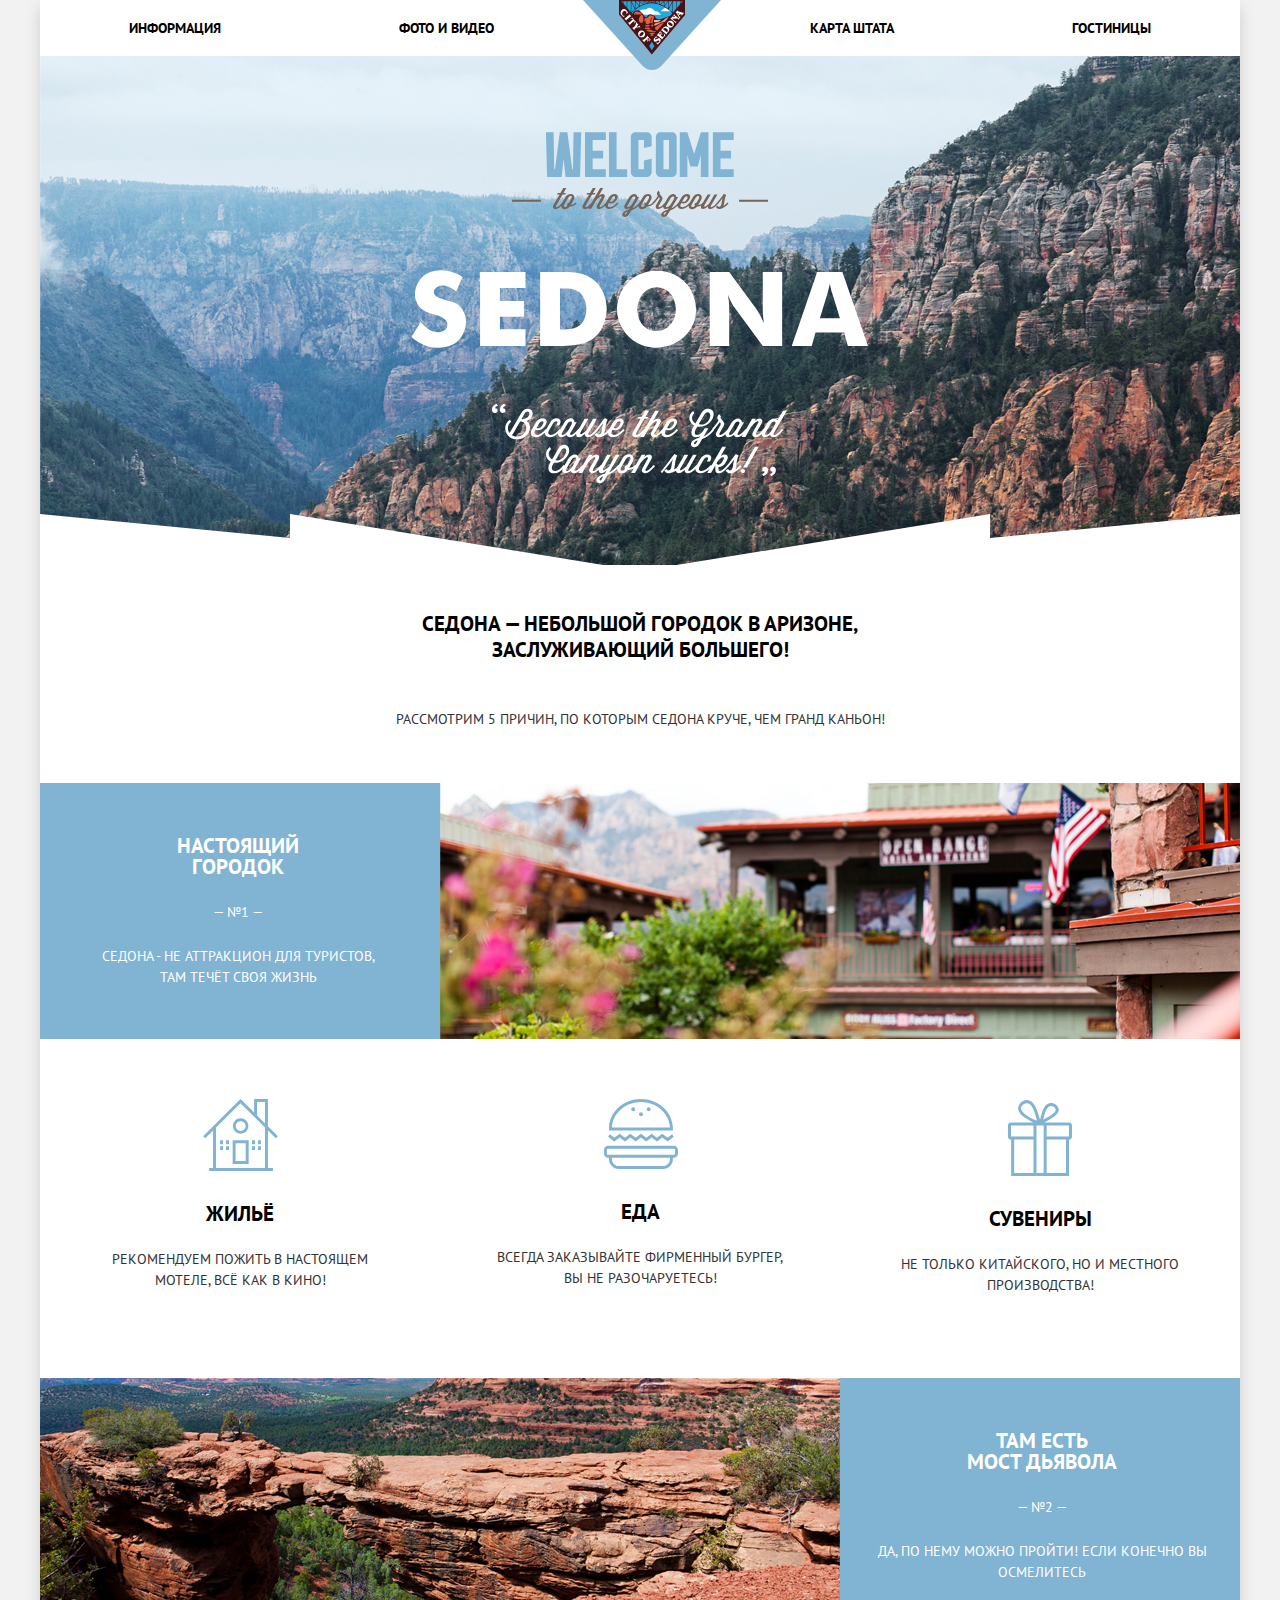
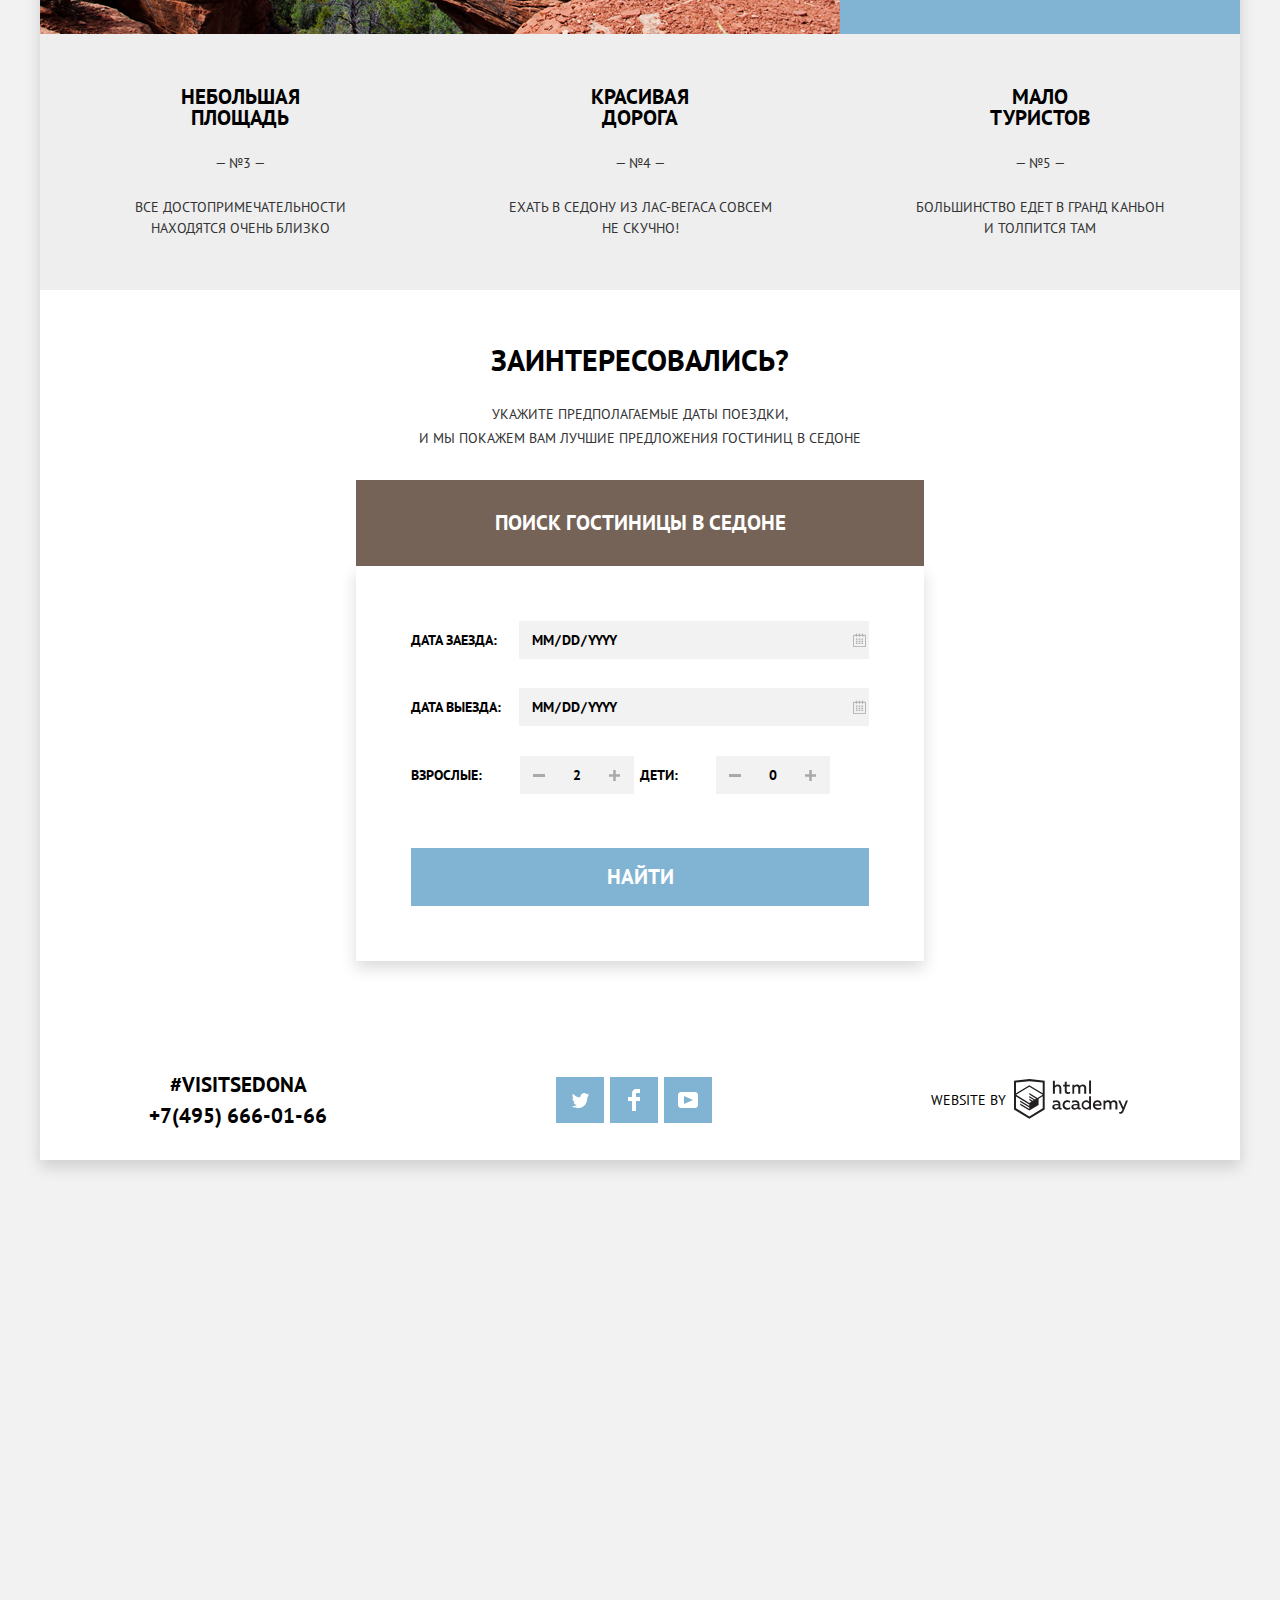
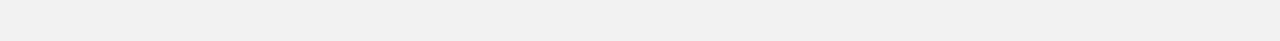
==== index.html @ 7693b06f "First version of Sedona website" ====
<!DOCTYPE html>
<html lang="ru">

<head>
  <meta charset="UTF-8">
  <meta http-equiv="X-UA-Compatible" content="IE=edge">
  <meta name="viewport" content="width=device-width, initial-scale=1.0">
  <link rel="stylesheet" href="css/common-style.css">
  <link rel="stylesheet" href="css/style-index.css">
  <link rel="preconnect" href="https://fonts.googleapis.com">
  <link rel="preconnect" href="https://fonts.gstatic.com" crossorigin>
  <link href="https://fonts.googleapis.com/css2?family=PT+Sans:wght@400;700&display=swap" rel="stylesheet">
  <title>Седона</title>
</head>

<body>
  <div class="container">
    <header>
      <nav>
        <ul class="site-menu">
          <li>
            <a class="link" href="blank.html">информация</a>
          </li>
          <li>
            <a class="link" href="blank.html">фото и видео</a>
          </li>
          <a href="index.html">
            <img src="images/logo.svg" alt="Логотип Sedona">
          </a>
          <li>
            <a class="link" href="index.html#map">карта штата</a>
          </li>
          <li>
            <a class="link" href="hotels.html">гостиницы</a>
          </li>
        </ul>
      </nav>
    </header>
    <main>
      <h1 class="section-description">Сайт города Седона</h1>
      <section class="welcome-sedona">
        <h2 class="section-description">Пять причин для посещения Седоны</h2>
        <img class="logo-welcome-sedona" src="images/welcome.svg">
        <h3 class="title title_lg title_black">
          седона — небольшой городок в Аризоне,<br>
          заслуживающий большего!
        </h3>
        <div class="subtitle-reasons-container">
          <h4 class="subtitle subtitle_xlg subtitle_grey">
            рассмотрим 5 причин, по которым Седона круче, чем гранд каньон!
          </h4>
        </div>
      </section>
      <section class="first-reason-to-visit">
        <div class="first-reason-to-visit-card">
          <h2 class="section-description">Первая причина для посещения Седоны</h2>
          <h3 class="title title_md title_white">Настоящий <br> городок</h3>
          <div class="reason-number-container">
            <h4 class="subtitle subtitle_md subtitle_white">— №1 —</h4>
          </div>
          <h4 class="subtitle subtitle_md subtitle_white">Седона - не аттракцион для туристов,<br> там течёт своя жизнь
          </h4>
        </div>
        <img src="images/first-advantage.svg" alt="Первое преимущество">
      </section>
      <section class="advantages">
        <h2 class="section-description">Преимущества</h2>
        <ul class="advantages-list">
          <li>
            <svg width="75" height="72" viewBox="0 0 75 72" fill="none" xmlns="http://www.w3.org/2000/svg">
              <path fill-rule="evenodd" clip-rule="evenodd"
                d="M45.656 65.033H29.656V41.21H45.656V65.033ZM42.718 44.134H32.593V62.11H42.718V44.134Z"
                fill="#81B3D2" />
              <path fill-rule="evenodd" clip-rule="evenodd"
                d="M72.771 39.253L74.847 37.185L64.939 27.32V0H51.127V13.567L37.5 0L0.151993 37.185L2.22899 39.253L10.061 31.458V69.076H6.12399V72H69.999V69.076H64.94V31.458L72.771 39.253ZM62.002 69.076H12.999V28.534L37.5 4.149L62.002 28.534V69.076ZM54.064 16.492L62.002 24.394V2.924H54.064V16.492Z"
                fill="#81B3D2" />
              <path fill-rule="evenodd" clip-rule="evenodd"
                d="M37.656 34.7929C33.376 34.7929 29.906 31.3409 29.906 27.0799C29.906 22.8209 33.375 19.3669 37.656 19.3669C41.935 19.3669 45.406 22.8209 45.406 27.0799C45.406 31.3409 41.935 34.7929 37.656 34.7929ZM42.625 27.0799C42.625 24.3489 40.4 22.1349 37.656 22.1349C34.911 22.1349 32.686 24.3489 32.686 27.0799C32.686 29.8119 34.91 32.0279 37.656 32.0279C40.4 32.0279 42.625 29.8119 42.625 27.0799ZM17.061 41.2099H20.061V45.1289H17.061V41.2099ZM25.999 41.2099H22.999V45.1289H25.999V41.2099ZM17.061 47.1819H20.061V51.1009H17.061V47.1819ZM25.999 47.1819H22.999V51.1009H25.999V47.1819ZM48.998 41.2099H51.998V45.1289H48.998V41.2099ZM57.936 41.2099H54.936V45.1289H57.936V41.2099ZM48.998 47.1819H51.998V51.1009H48.998V47.1819ZM57.936 47.1819H54.936V51.1009H57.936V47.1819Z"
                fill="#81B3D2" />
            </svg>
            <div class="advantage-name-container">
              <h3 class="title title_md title_black">Жильё</h3>
            </div>
            <h4 class="subtitle subtitle_md subtitle_grey">Рекомендуем пожить в настоящем<br> мотеле, всё как в кино!
            </h4>
          </li>
          <li>
            <svg width="75" height="70" viewBox="0 0 75 70" fill="none" xmlns="http://www.w3.org/2000/svg">
              <path fill-rule="evenodd" clip-rule="evenodd"
                d="M8.97802 31.544H69.855C69.896 30.925 69.924 30.303 69.924 29.674C69.924 29.2812 69.9081 28.8934 69.8922 28.5046V28.5045L69.892 28.501C69.227 12.657 55.186 0 37.952 0C20.719 0 6.67702 12.657 6.01302 28.501C5.99602 28.891 5.98102 29.281 5.98102 29.674C5.98102 30.303 6.00902 30.925 6.05102 31.544H8.97802ZM21.957 42.465L16.634 38.406L11.308 42.465L5.12002 37.751L6.84102 35.294L11.308 38.695L16.635 34.638L21.958 38.695L27.283 34.638L32.611 38.695L37.939 34.638L43.267 38.695L48.596 34.638L53.923 38.695L59.253 34.639L64.589 38.696L69.063 35.293L70.783 37.752L64.589 42.464L59.253 38.405L53.923 42.465L48.596 38.406L43.267 42.465L37.939 38.406L32.611 42.465L27.283 38.406L21.957 42.465ZM5.05102 46.71H70.854C73.128 46.71 74.988 48.65 74.988 51.023V54.527C74.988 56.899 73.127 58.84 70.853 58.84H69.923V59.893C69.923 65.429 65.581 69.958 60.275 69.958H15.629C10.322 69.958 5.98102 65.429 5.98102 59.893V58.84H5.05102C2.77702 58.84 0.916016 56.899 0.916016 54.527V51.023C0.916016 48.65 2.77702 46.71 5.05102 46.71ZM60.276 66.915C63.987 66.915 67.006 63.765 67.006 59.894H67.005V58.841H8.89802V59.894C8.89802 63.765 11.918 66.915 15.629 66.915H60.276ZM72.071 54.527C72.071 55.215 71.513 55.798 70.853 55.798H5.05102C4.39102 55.798 3.83402 55.216 3.83402 54.527V51.023C3.83402 50.335 4.39202 49.752 5.05102 49.752H70.853C71.513 49.752 72.071 50.334 72.071 51.023V54.527ZM66.973 28.501C66.302 14.359 53.543 3.043 37.952 3.043C22.361 3.043 9.60402 14.359 8.93102 28.501H66.973Z"
                fill="#81B3D2" />
              <path
                d="M37.952 17.29C39.0262 17.29 39.897 16.3811 39.897 15.26C39.897 14.1388 39.0262 13.23 37.952 13.23C36.8778 13.23 36.007 14.1388 36.007 15.26C36.007 16.3811 36.8778 17.29 37.952 17.29Z"
                fill="#81B3D2" />
              <path
                d="M30.172 12.26C31.2468 12.26 32.118 11.3511 32.118 10.23C32.118 9.10881 31.2468 8.19995 30.172 8.19995C29.0973 8.19995 28.226 9.10881 28.226 10.23C28.226 11.3511 29.0973 12.26 30.172 12.26Z"
                fill="#81B3D2" />
              <path
                d="M45.732 12.26C46.8068 12.26 47.678 11.3511 47.678 10.23C47.678 9.10881 46.8068 8.19995 45.732 8.19995C44.6573 8.19995 43.786 9.10881 43.786 10.23C43.786 11.3511 44.6573 12.26 45.732 12.26Z"
                fill="#81B3D2" />
            </svg>
            <div class="advantage-name-container">
              <h3 class="title title_md title_black">Еда</h3>
            </div>
            <h4 class="subtitle subtitle_md subtitle_grey">Всегда заказывайте фирменный бургер,<br> вы не разочаруетесь!
            </h4>
          </li>
          <li>
            <svg width="64" height="77" viewBox="0 0 64 77" fill="none" xmlns="http://www.w3.org/2000/svg">
              <path fill-rule="evenodd" clip-rule="evenodd"
                d="M61.097 23.501H36.312C50.125 16.602 51.229 12.25 50.72 9.816C49.558 5.853 45.028 2.793 40.718 4.409C35.149 6.498 33.581 14.797 32.074 20.796C30.15 14.726 28.29 6.982 23.938 3.059C22.677 1.921 20.843 0.794999 18.175 1.031C14.149 1.387 8.373 6.413 10.717 12.012C12.968 17.39 20.404 20.789 25.295 23.501H2.879C1.29355 23.5026 0.00715075 24.7846 0 26.37V37.692C0.00715075 39.2774 1.29355 40.5594 2.879 40.561H3.153V77H60.994V40.561H61.097C62.6828 40.5599 63.9698 39.2778 63.977 37.692V26.37C63.9698 24.7842 62.6828 23.5021 61.097 23.501ZM42.413 6.944C44.516 6.634 47.395 8.243 47.668 10.153C48.061 12.909 44.268 15.408 42.582 16.574C40.059 18.318 37.654 19.217 35.295 20.629C36.179 16.939 37.844 7.618 42.413 6.944ZM19.531 16.912C17.306 15.427 12.987 12.481 13.091 9.141C13.203 5.546 18.834 2.571 21.905 5.255C25.761 8.626 27.618 16.36 29.024 21.812C25.775 20.273 22.696 19.024 19.531 16.912ZM25.503 74.026H6.136V40.561H25.504V74.026H25.503ZM25.503 37.524H3.046V26.538H25.503V37.524ZM35.66 37.524V74.027H28.486V26.538H35.66V37.524ZM58.011 74.026H38.644V40.561H58.011V74.026ZM60.931 37.524H38.644V26.538H60.931V37.524Z"
                fill="#81B3D2" />
            </svg>
            <div class="advantage-name-container">
              <h3 class="title title_md title_black">Сувениры</h3>
            </div>
            <h4 class="subtitle subtitle_md subtitle_grey">Не только китайского, но и местного<br> производства!</h4>
          </li>
        </ul>
      </section>
      <section class="devil-bridge">
        <h2 class="section-description">Мост "Дьявола"</h2>
        <img src="images/bridge-devil.svg" alt="Мост Дьявола">
        <div class="second-reason-to-visit-card">
          <h3 class="title title_md title_white">Там есть<br>Мост дьявола</h3>
          <div class="reason-number-container">
            <h4 class="subtitle subtitle_md subtitle_white">— №2 —</h4>
          </div>
          <h4 class="subtitle subtitle_md subtitle_white">Да, по нему можно пройти! Если конечно
            вы осмелитесь</h4>
        </div>
      </section>
      <section class="other-reasons">
        <h2 class="section-description">Остальные причины</h2>
        <ul class="other-reasons-list">
          <li>
            <h3 class="title title_md title_black">Небольшая <br> площадь</h3>
            <div class="reason-number-container">
              <h4 class="subtitle subtitle_md subtitle_grey">— №3 —</h4>
            </div>
            <h4 class="subtitle subtitle_md subtitle_grey">все достопримечательности<br>
              находятся очень близко</h4>
          </li>
          <li>
            <h3 class="title title_md title_black">красивая <br> дорога</h3>
            <div class="reason-number-container">
              <h4 class="subtitle subtitle_md subtitle_grey">— №4 —</h4>
            </div>
            <h4 class="subtitle subtitle_md subtitle_grey">ехать в седону из лас-вегаса совсем<br> не скучно!</h4>
          </li>
          <li>
            <h3 class="title title_md title_black">мало <br> туристов</h3>
            <div class="reason-number-container">
              <h4 class="subtitle subtitle_md subtitle_grey">— №5 —</h4>
            </div>
            <h4 class="subtitle subtitle_md subtitle_grey">большинство едет в гранд каньон<br> и толпится там</h4>
          </li>
        </ul>
      </section>
      <section class="search-hotel">
        <a name="map"></a>
        <h2 class="section-description">Поиск гостиницы</h2>
        <div class="question-title-container">
          <h3 class="title title_xlg title_black">заинтересовались?</h3>
        </div>
        <h4 class="subtitle subtitle_lg subtitle_grey">укажите предполагаемые даты поездки, <br>
          и мы покажем вам лучшие предложения гостиниц в седоне
        </h4>
        <div class="map-container">
          <iframe
            src="https://www.google.com/maps/embed?pb=!1m18!1m12!1m3!1d591527.1727670545!2d-111.93314467367361!3d35.01279166201867!2m3!1f0!2f0!3f0!3m2!1i1024!2i768!4f13.1!3m3!1m2!1s0x872da132f942b00d%3A0x5548c523fa6c8efd!2z0KHQtdC00L7QvdCwLCDQkNGA0LjQt9C-0L3QsCA4NjMzNiwg0KHQqNCQ!5e0!3m2!1sru!2sru!4v1646173436887!5m2!1sru!2sru"
            width="1200" height="594" style="border:0;" allowfullscreen="" loading="lazy"></iframe>
        </div>
      </section>
    </main>
    <footer>
      <section class="contacts">
        <h2 class="section-description">Контакты</h2>
        <h3 class="title title_md title_black">
          <a class="link" href="">#visitsedona</a>
        </h3>
        <h3 class="title title_md title_black">
          <a class="link" href="tel:+74956660166">+7(495) 666-01-66</a>
        </h3>
      </section>
      <section class="social">
        <h2 class="section-description">Социальные сети</h2>
        <a class="link-btn link-btn_md link-btn_blue link-btn_icon twitter"
          href="https://twitter.com/htmlacademy_ru"></a>
        <a class="link-btn link-btn_md link-btn_blue link-btn_icon facebook"
          href="https://www.facebook.com/htmlacademy"></a>
        <a class="link-btn link-btn_md link-btn_blue link-btn_icon youtube"
          href="https://www.youtube.com/channel/UChUxTMjJGo-JDRY8pNTGL2g"></a>
      </section>
      <sectionc class="copyright">
        <h2 class="section-description">Копирайт</h2>
        <h3 class="subtitle subtitle_xlg subtitle_black">website by</h3>
        <a href="https://htmlacademy.ru/"><svg class="link_html-academy-icon" width="115" height="41"
            viewBox="0 0 115 41" fill="none" xmlns="http://www.w3.org/2000/svg">
            <path fill-rule="evenodd" clip-rule="evenodd"
              d="M15.5197 1.05737H15.3509L0 2.71895V31.4945L15.3509 40.8382L30.7018 31.4945V2.71895L15.5197 1.05737ZM77.0183 2.62185H75.0876V15.7311H77.0183V2.62185ZM40.8619 2.63264V7.76843C41.6131 6.9864 42.6386 6.5436 43.7105 6.53843C44.6823 6.47908 45.6329 6.84495 46.3253 7.54479C47.0177 8.24462 47.3866 9.21244 47.3399 10.2068V15.7634H45.367V10.4658C45.4231 9.94897 45.2754 9.43059 44.9566 9.02553C44.6377 8.62047 44.174 8.36218 43.6683 8.3079H43.3518C42.3456 8.36979 41.4321 8.9295 40.9041 9.80764V15.7634H38.8995V2.63264H40.8619ZM77.0183 31.4837H75.2775V30.0595C74.4828 31.1353 73.23 31.7538 71.9119 31.7211C69.4751 31.5528 67.5825 29.4822 67.5825 26.9845C67.5825 24.4867 69.4751 22.4162 71.9119 22.2479C73.1195 22.2052 74.2818 22.7203 75.0771 23.6505V18.3205H77.0183V31.4837ZM47.0656 30.0595C47.263 30.0515 47.4583 30.0152 47.6459 29.9516V31.3866C47.2482 31.5404 46.826 31.6172 46.4009 31.6132C45.6482 31.6769 44.9394 31.2429 44.639 30.5342C43.7036 31.31 42.5302 31.7227 41.3261 31.6995C39.733 31.6995 38.256 30.804 38.256 28.9482C38.256 26.65 40.3661 25.9379 42.1702 25.9379C42.9402 25.9505 43.707 26.0408 44.4596 26.2076V25.884C44.4596 24.805 43.6578 23.9742 42.1491 23.9742C41.0585 23.9764 39.9804 24.2116 38.9839 24.6647V22.8305C40.0678 22.451 41.204 22.2506 42.3495 22.2371C44.8394 22.2371 46.3693 23.4455 46.3693 26.1753V29.4121C46.3546 29.5668 46.401 29.721 46.4981 29.8406C46.5951 29.9601 46.7349 30.035 46.8862 30.0487H47.0656V30.0595ZM40.2711 28.8403C40.298 29.229 40.4761 29.5905 40.7655 29.844C41.055 30.0974 41.4317 30.2217 41.8115 30.189H41.9275C42.8819 30.1906 43.7973 29.8022 44.4702 29.11V27.5779C43.842 27.4414 43.2026 27.3655 42.5605 27.3513C41.5055 27.3513 40.2817 27.7074 40.2817 28.8403H40.2711ZM56.0229 22.9384C55.1962 22.4632 54.2596 22.2246 53.3115 22.2479H52.9422C51.7332 22.2873 50.5891 22.8166 49.7619 23.7192C48.9347 24.6218 48.4923 25.8236 48.5321 27.06V27.5024C48.6957 30.0004 50.805 31.8921 53.2482 31.7318C54.2519 31.7555 55.2477 31.5452 56.1601 31.1168V29.2718C55.3769 29.7215 54.4945 29.9591 53.5963 29.9624C52.5199 30.0288 51.4963 29.4793 50.9385 28.5356C50.3806 27.5918 50.3806 26.4095 50.9385 25.4658C51.4963 24.522 52.5199 23.9725 53.5963 24.039C54.461 24.0357 55.3066 24.2989 56.0229 24.7942V22.9384ZM66.1514 30.0595C66.3488 30.0515 66.5441 30.0152 66.7317 29.9516V31.3866C66.334 31.5404 65.9118 31.6172 65.4867 31.6132C64.734 31.6769 64.0252 31.2429 63.7248 30.5342C62.7894 31.31 61.616 31.7227 60.4119 31.6995C58.8188 31.6995 57.3417 30.804 57.3417 28.9482C57.3417 26.65 59.4518 25.9379 61.256 25.9379C62.0259 25.9505 62.7928 26.0408 63.5454 26.2076V25.884C63.5454 24.805 62.7436 23.9742 61.2349 23.9742C60.1443 23.9764 59.0662 24.2116 58.0697 24.6647V22.8305C59.1536 22.451 60.2897 22.2506 61.4353 22.2371C63.9252 22.2371 65.455 23.4455 65.455 26.1753V29.4121C65.4404 29.5668 65.4868 29.721 65.5838 29.8406C65.6809 29.9601 65.8207 30.035 65.972 30.0487H66.1514V30.0595ZM59.855 29.8481C59.5632 29.5943 59.3837 29.2311 59.3569 28.8403H59.378C59.378 27.7074 60.5385 27.3513 61.6569 27.3513C62.299 27.3655 62.9383 27.4414 63.5665 27.5779V29.11C62.8937 29.8022 61.9782 30.1906 61.0239 30.189H60.9078C60.5263 30.2247 60.1469 30.1019 59.855 29.8481ZM69.3271 26.9305C69.3271 25.2859 70.6308 23.9526 72.239 23.9526L72.2601 24.0066C73.4742 24.0066 74.5742 24.7382 75.0665 25.8732V28.0311C74.5856 29.1871 73.4673 29.9296 72.239 29.9084C70.6308 29.9084 69.3271 28.5752 69.3271 26.9305ZM83.3486 22.2479C86.8408 22.2479 88.0541 25.1395 87.4844 27.7397H80.922C81.1436 29.3582 82.6839 30.0163 84.2876 30.0163C85.2509 30.0196 86.2027 29.8021 87.0729 29.3797V31.1061C86.0736 31.5421 84.9939 31.7519 83.9078 31.7211C81.2385 31.7211 78.8963 30.189 78.8963 26.9521C78.8362 25.7502 79.2482 24.5736 80.0408 23.6841C80.8334 22.7945 81.9408 22.2658 83.1165 22.2155H83.3486V22.2479ZM80.8693 26.1753C80.9704 24.8237 82.1216 23.8104 83.4436 23.9095H83.4858C84.1064 23.8531 84.7196 24.08 85.1612 24.5295C85.6028 24.979 85.8275 25.6051 85.7752 26.24H80.8693V26.1753ZM89.489 31.4621V22.4961H91.2298V23.575C91.9777 22.7197 93.041 22.2229 94.1628 22.2047C95.2951 22.1328 96.3712 22.7163 96.9482 23.7153C97.7407 22.8335 98.8477 22.3161 100.018 22.2803C100.952 22.2327 101.859 22.6011 102.507 23.2901C103.154 23.9792 103.478 24.9213 103.394 25.8732V31.4837H101.39V25.9271C101.437 25.4734 101.306 25.0191 101.024 24.6647C100.743 24.3104 100.336 24.0852 99.8917 24.039H99.6174C98.7512 24.0941 97.9525 24.536 97.4335 25.2474V31.4837H95.4289V25.9271C95.4728 25.47 95.3357 25.0139 95.0481 24.6611C94.7606 24.3082 94.3467 24.088 93.8991 24.0497H93.6881C92.7466 24.1344 91.8915 24.6449 91.3564 25.4416V31.5161H89.5312L89.489 31.4621ZM113.977 22.4745H111.972L109.324 29.2718L106.306 22.4853H104.196L108.417 31.5484L108.237 32.0016C107.72 33.3611 107.003 34.0516 106.053 34.0516C105.75 34.0548 105.447 34.0112 105.156 33.9221V35.6161C105.536 35.7125 105.926 35.7632 106.317 35.7671C107.646 35.7671 108.902 35.0226 109.851 32.6813L113.977 22.4745ZM52.689 6.78658V3.54974L50.7266 4.01369V6.73264H49.144V8.49132H50.7899V12.9905C50.7231 13.817 51.0244 14.6301 51.61 15.2038C52.1955 15.7775 53.0028 16.0505 53.8073 15.9468C54.5996 15.9535 55.3875 15.8259 56.139 15.5692V13.8429C55.5727 14.0781 54.9672 14.199 54.356 14.199C53.2165 14.199 52.689 13.8105 52.689 12.6237V8.5129H55.8541V6.78658H52.689ZM58.3862 15.7526V6.75421H60.1376V7.83316C60.8811 6.97655 61.9403 6.476 63.0601 6.45211C64.1624 6.38099 65.2146 6.93142 65.8032 7.88711C66.5958 7.00534 67.7028 6.48794 68.8734 6.45211C69.8138 6.41462 70.7233 6.79859 71.364 7.50353C72.0046 8.20846 72.3126 9.16418 72.2073 10.1205V15.7418H70.2028V10.1853C70.2499 9.73151 70.1184 9.27721 69.8373 8.92287C69.5561 8.56853 69.1485 8.34334 68.7046 8.29711H68.4619C67.5957 8.35228 66.797 8.7942 66.278 9.50553V15.7418H64.2734V10.1853C64.3206 9.73151 64.1891 9.27721 63.9079 8.92287C63.6268 8.56853 63.2191 8.34334 62.7752 8.29711H62.5326C61.5911 8.38181 60.736 8.89229 60.2009 9.68895V15.7634H58.3862V15.7526ZM28.6972 30.3033L28.7078 30.2968L28.6972 30.3184V30.3033ZM28.6972 18.3205V30.3033L15.3509 38.4321L2.00459 30.3184V18.5147L15.2876 26.6068V28.0311L6.18257 22.5284V23.9418L15.3404 29.5632V31.0629L6.19312 25.4955V26.9521L15.3509 32.5734L24.5826 26.9197V20.8129L28.6972 18.3205ZM28.7078 16.7776L25.0362 18.9355L23.3482 20.0145L15.3087 15.0837V16.4971L22.156 20.7266L22.0083 20.8237L20.9532 21.4063L15.2876 17.9537V19.3995L19.761 22.1184L18.706 22.8413L15.3298 20.7913V22.2047L17.5454 23.5426L15.2982 24.9021L2.11009 16.864L15.3087 8.72869L28.7078 16.7776ZM15.2876 7.27211L28.7078 15.3534V4.56395L15.3615 3.12895L2.01514 4.56395V15.3534L15.2876 7.27211Z" />
          </svg></a>
        </section>
    </footer>
  </div>
  <div class="search-hotel-form-overlay">
    <form class="search-hotel-form" method="get" id="search-hotel">
      <div class="search-hotel-form-header">
        <button class="btn btn_xlg btn_brown">поиск гостиницы в седоне</button>
      </div>
      <div class="search-hotel-form-body">
        <div class="date-arrival">
          <label for="search-hotel-date-arrival">
            <h4 class="title title_sm title_black">дата заезда:</h4>
          </label>
          <input class="input input_md" type="date" id="search-hotel-date-arrival" value="24 апреля 2017">
        </div>
        <div class="date-departure">
          <label for="search-hotel-date-departure">
            <h4 class="title title_sm title_black">дата выезда:</h4>
          </label>
          <input class="input input_md" type="date" id="search-hotel-date-departure" value="4 июля 2017">
        </div>
        <div class="people-counters-container">
          <div class="adult-counter-container">
            <label for="search-hotel-adult-number">
              <h4 class="title title_sm title_black">взрослые:</h4>
            </label>
            <div class="counter counter_md">
              <button class="btn btn_md btn_minus" type="button"
                onclick="this.nextElementSibling.stepDown(); this.nextElementSibling.onchange();"></button>
              <input class="input input_md" type="number" value="2" min="0" max="9" id="search-hotel-adult-number">
              <button class="btn btn_md btn_plus" type="button"
                onclick="this.previousElementSibling.stepUp(); this.previousElementSibling.onchange();"></button>
            </div>
          </div>
          <div class="child-counter-container">
            <label for="search-hotel-child-number">
              <h4 class="title title_sm title_black">дети:</h4>
            </label>
            <div class="counter counter_md">
              <button class="btn btn_md btn_minus" type="button"
                onclick="this.nextElementSibling.stepDown(); this.nextElementSibling.onchange();"></button>
              <input class="input input_md" type="number" value="0" min="0" max="9" id="search-hotel-child-number">
              <button class="btn btn_md btn_plus" type="button"
                onclick="this.previousElementSibling.stepUp(); this.previousElementSibling.onchange();"></button>
            </div>
          </div>
        </div>
        <button type="submit" class="btn btn_lg btn_blue">найти</button>
      </div>
    </form>
  </div>
</body>

</html>
---- css/common-style.css ----
* {
  box-sizing: border-box;
  padding: 0px;
  margin: 0px;
  font-family: "PT Sans";
  text-transform: uppercase;
}

body {
  background-color: #F2F2F2;
}

.container {
  max-width: 1200px;
  margin: auto;
  background-color: #FFFFFF;
  box-shadow: 0 7px 15px 0 rgba(0, 1, 1, 0.15);
}

.section-description {
  display: none;
}

/*--------------------header-------------------*/
/*---------------------------------------------*/
.site-menu {
  display: flex;
  height: 56px;
}

.site-menu li {
  flex: 1 1 auto;
  text-align: center;
  padding-top: 15px;
  list-style-type: none;
  margin-left: 0;
  padding-left: 0;
}

.site-menu li a {
  font-weight: 700;
  font-size: 14px;
  line-height: 26px;
}
/*---------------------------------------------*/


/*--------------------footer-------------------*/
/*---------------------------------------------*/
footer {
  display: flex;
  position: relative;
  background-color: rgba(255, 255, 255, 0.9);
  height: 120px;
  align-items: center;
}

.link_html-academy-icon {
  fill: #231F20;
}

.link_html-academy-icon:hover {
  fill: #81B3D2;
}

.link_html-academy-icon:active {
  fill: #BDBBBC;
}

.contacts {
  display: flex;
  flex-direction: column;
  align-items: center;
  width: 33%;
  row-gap: 10px;
}

.social {
  display: flex;
  width: 33%;
  justify-content: center;
  gap: 6px;
}

.copyright {
  display: flex;
  white-space: nowrap;
  width: 33%;
  gap: 8px;
  justify-content: center;
  align-items: center;
}

.twitter {
  background-image: url("data:image/svg+xml,%3Csvg width='17' height='17' viewBox='0 0 17 17' fill='none' xmlns='http://www.w3.org/2000/svg'%3E%3Cpath d='M10.95 1.14409C12.635 0.648089 13.934 1.41409 14.527 2.32309C15.2 2.09209 15.858 1.84209 16.538 1.61509C16.5249 2.30145 16.2117 2.94761 15.681 3.38309C16.366 3.55309 16.985 2.89209 16.985 2.89209C16.816 3.89209 15.979 4.68009 15.422 4.91609C15.191 11.6661 12.247 16.1331 5.34501 15.9981H4.89901C4.48901 15.9981 0.735007 15.5381 0.00100708 14.1111C2.27201 14.3071 3.89401 13.6891 4.69401 12.9341C3.73401 12.6341 2.01501 12.4571 1.71501 9.98409C2.06401 10.0901 2.27901 10.2121 2.90501 10.1031C1.70501 9.24709 0.374007 8.53009 0.448007 6.33009C0.733007 6.65809 1.51501 6.86609 1.78801 6.80209C1.08501 6.56109 -0.181993 3.44209 0.894007 1.85009C2.71201 3.70409 4.62901 5.45609 8.04601 5.62309C8.25401 3.33009 9.18301 1.79309 10.95 1.14409Z' fill='white'/%3E%3C/svg%3E");
}

.facebook {
  background-image: url("data:image/svg+xml,%3Csvg width='12' height='22' viewBox='0 0 12 22' fill='none' xmlns='http://www.w3.org/2000/svg'%3E%3Cpath d='M12 4V0H8C5.79086 0 4 1.79086 4 4V8H0V12H4V22H8V12H12V8H8V4H12Z' fill='white'/%3E%3C/svg%3E");
}

.youtube {
  background-image: url("data:image/svg+xml,%3Csvg width='20' height='16' viewBox='0 0 20 16' fill='none' xmlns='http://www.w3.org/2000/svg'%3E%3Cpath fill-rule='evenodd' clip-rule='evenodd' d='M3 0H17C18.65 0 20 1.35 20 3V13C20 14.65 18.65 16 17 16H3C1.35 16 0 14.65 0 13V3C0 1.35 1.35 0 3 0ZM6.027 4.002V11.998L15.014 8L6.027 4.002Z' fill='white'/%3E%3C/svg%3E");
}
/*---------------------------------------------*/


/*--------------------links--------------------*/
/*---------------------------------------------*/
.link {
  text-decoration: none;
  color: #000000;
}

.link:hover {
  color: #81B3D2;
}

.link:active {
  opacity: 30%;
}

.link_visit {
  color: #766357;
}

.link_sort {
  color: #000000;
  opacity: 30%;
  text-decoration: none;
  border-bottom: 1px dashed #81B3D2;
}

.link_sort:hover {
  color: #81B3D2;
  opacity: 100%;
}

.link_sort:active {
  color: #000000;
  text-decoration: none;
  border-bottom: none;
}

.link_sm {
  font-weight: 400;
  font-size: 12px;
  line-height: 18px;
}
/*---------------------------------------------*/

.custom-legend {
  font-weight: 700;
  font-size: 16px;
  line-height: 21px;
  color: #FFFFFF;
}


/*------------------checkbox-------------------*/
/*---------------------------------------------*/
.custom-checkbox {
  position: absolute;
  z-index: -1;
  opacity: 0;
}

.custom-checkbox+label {
  display: inline-flex;
  align-items: center;
  user-select: none;
  gap: 15px;
}

.custom-checkbox {
  justify-content: left;
}

.custom-checkbox+label::before {
  content: '';
  display: inline-block;
  flex-shrink: 0;
  flex-grow: 0;
  background-image: url(../images/checkbox-off.svg);
  background-repeat: no-repeat;
  background-size: 100% 100%;
  background-position: center center;
}

.custom-checkbox:checked+label::before {
  background-image: url(../images/checkbox-on.svg);
  background-position: center center;
  background-size: 100% 100%;
}

.custom-checkbox:disabled+label::before {
  background-image: url(../images/checkbox-off-disabled.svg);
}

.custom-checkbox label {
  padding-left: 15px;
}

.custom-checkbox_white label{
  color: #FFFFFF;
}

.custom-checkbox_md+label::before {
  height: 23px;
  width: 27px;
}

.counter_md {
  min-width: 114px;
}
/*---------------------------------------------*/


/*--------------------fonts--------------------*/
/*---------------------------------------------*/
.title {
  font-weight: 700;
}

.title_sm {
  font-size: 14px;
  line-height: 26px;
}

.title_md {
  font-size: 21px;
  line-height: 21px;
}

.title_lg {
  font-size: 21px;
  line-height: 26px;
}

.title_xlg {
  font-size: 30px;
  line-height: 24px;
}

.title_black {
  color: #000000;
}

.title_white {
  color: #FFFFFF;
}

.subtitle {
  font-weight: 400;
}

.subtitle_sm {
  font-size: 12px;
  line-height: 18px;
}

.subtitle_md {
  font-size: 14px;
  line-height: 21px;
}

.subtitle_lg {
  font-size: 14px;
  line-height: 24px; 
}

.subtitle_xlg {
  font-size: 14px;
  line-height: 26px; 
}

.subtitle_grey {
  color: #333333;
}

.subtitle_light-grey {
  color: #666666;
}

.subtitle_white {
  color: #FFFFFF;
}
/*---------------------------------------------*/


/*-------------------buttons-------------------*/
/*---------------------------------------------*/
.link-btn {
  display: block;
}

.link-btn_md {
  height: 46px;
  width: 48px;
}

.link-btn_icon {
  background-position: center;
  background-repeat: no-repeat;
}

.link-btn_blue {
  background-color: #81B3D2;
}

.link-btn_blue:hover {
  background-color: #669EC0;
}

.link-btn_blue:active {
  background-color: #5496BD;
}

.btn {
  border: none;
  cursor: pointer;
  font-family: "PT Sans";
  text-transform: uppercase;
  color: #FFFFFF;
  width: 100%;
}

.btn_sm {
  height: 27px;
  font-weight: 700;
  font-size: 14px;
  line-height: 21px;
  padding: 3px 17px;
}

.btn_md_sm {
  height: 36px;
  padding: 7px 35px 8px 36px;
}

.btn_md {
  height: 38px;
}

.btn_lg {
  height: 58px;
  font-weight: 700;
  font-size: 21px;
  line-height: 26px;
}

.btn_xlg {
  height: 86px;
  font-weight: 700;
  font-size: 21px;
  line-height: 26px;
}

.btn_brown {
  background-color: #766357;
}

.btn_brown:hover {
  background-color: #604E43;
}

.btn_brown:active {
  background-color: #503E33;
}

.btn_blue {
  background-color: #81B3D2;
}

.btn_blue:hover {
  background-color: #669EC0;
}

.btn_blue:active {
  background-color: #5496BD;
}

.btn_transparent {
  background-color: transparent;
  border: 2px solid #FFFFFF;
  border-radius: 2px;
  outline: none;
  cursor: pointer;
}

.btn_transparent:hover {
  background-color: #FFFFFF;
  color: #000000;
}

.btn_minus {
  background-image: url("data:image/svg+xml,%3Csvg width='12' height='3' viewBox='0 0 12 3' fill='none' xmlns='http://www.w3.org/2000/svg'%3E%3Crect width='12' height='3' fill='%23A9A9A9'/%3E%3C/svg%3E");
  background-repeat: no-repeat;
  background-color: #F2F2F2;
  padding: 13px;
  background-position: center;
}

.btn_minus:hover {
  background-image: url("data:image/svg+xml,%3Csvg width='12' height='3' viewBox='0 0 12 3' fill='none' xmlns='http://www.w3.org/2000/svg'%3E%3Crect width='12' height='3' fill='%23000000'/%3E%3C/svg%3E");;
}

.btn_minus:active {
  background-image: url("data:image/svg+xml,%3Csvg width='12' height='3' viewBox='0 0 12 3' fill='none' xmlns='http://www.w3.org/2000/svg'%3E%3Crect width='12' height='3' fill='%2381B3D2'/%3E%3C/svg%3E");;
}

.btn_plus {
  background-image: url("data:image/svg+xml,%3Csvg width='11' height='11' viewBox='0 0 11 11' fill='none' xmlns='http://www.w3.org/2000/svg'%3E%3Cpath fill-rule='evenodd' clip-rule='evenodd' d='M4.23086 6.76932V11H6.76932V6.76932H11V4.23086H6.76932V0H4.23085V4.23086H0V6.76932H4.23086Z' fill='%23A9A9A9'/%3E%3C/svg%3E");
  background-repeat: no-repeat;
  background-color: #F2F2F2;
  padding: 13px;
  background-position: center;
}

.btn_plus:hover {
  background-image: url("data:image/svg+xml,%3Csvg width='11' height='11' viewBox='0 0 11 11' fill='none' xmlns='http://www.w3.org/2000/svg'%3E%3Cpath fill-rule='evenodd' clip-rule='evenodd' d='M4.23086 6.76932V11H6.76932V6.76932H11V4.23086H6.76932V0H4.23085V4.23086H0V6.76932H4.23086Z' fill='%23000000'/%3E%3C/svg%3E");
}

.btn_plus:active {
  background-image: url("data:image/svg+xml,%3Csvg width='11' height='11' viewBox='0 0 11 11' fill='none' xmlns='http://www.w3.org/2000/svg'%3E%3Cpath fill-rule='evenodd' clip-rule='evenodd' d='M4.23086 6.76932V11H6.76932V6.76932H11V4.23086H6.76932V0H4.23085V4.23086H0V6.76932H4.23086Z' fill='%2381B3D2'/%3E%3C/svg%3E");
}
/*---------------------------------------------*/


/*-------------------inputs--------------------*/
/*---------------------------------------------*/
.input {
  background-color: #F2F2F2;
  border: none;
  font-family: "PT Sans";
  width: 100%;
}

.input:hover {
  background-color: #EBEBEB;
}

.input:focus {
  border: 2px solid #E5E5E5;
  outline: none;
  background-color: #FFFFFF;
}

.input_md {
  height: 38px;
  font-weight: 700;
  font-size: 14px;
  line-height: 26px;
  padding: 6px 12px;
}

input[type=date] {
  padding-right: 0px;
}

::-webkit-calendar-picker-indicator {
  background-image: url("data:image/svg+xml,%3Csvg width='21' height='23' viewBox='0 0 21 23' fill='none' xmlns='http://www.w3.org/2000/svg'%3E%3Cpath fill-rule='evenodd' clip-rule='evenodd' d='M16.406 3.02498H19.251C20.217 3.02498 21 3.84698 21 4.86198V21.164C21 22.179 20.217 23 19.251 23H1.75C0.784 23 0 22.179 0 21.164V4.86198C0 3.84698 0.784 3.02498 1.75 3.02498H4.593V1.64798C4.593 1.26698 4.887 0.958984 5.25 0.958984C5.612 0.958984 5.906 1.26698 5.906 1.64798V3.02498H9.844V1.64798C9.844 1.26698 10.138 0.958984 10.501 0.958984C10.862 0.958984 11.156 1.26698 11.156 1.64798V3.02498H15.094V1.64798C15.094 1.26698 15.387 0.958984 15.75 0.958984C16.112 0.958984 16.406 1.26698 16.406 1.64798V3.02498ZM19.5646 21.484C19.6466 21.3979 19.691 21.2828 19.688 21.164H19.689V4.86198C19.689 4.60898 19.493 4.40298 19.252 4.40298H16.407V5.78098C16.407 6.16198 16.113 6.46998 15.751 6.46998C15.388 6.46998 15.095 6.16198 15.095 5.78098V4.40298H11.157V5.78098C11.157 6.16198 10.863 6.46998 10.502 6.46998C10.139 6.46998 9.845 6.16198 9.845 5.78098V4.40298H5.907V5.78098C5.907 6.16198 5.613 6.46998 5.251 6.46998C4.888 6.46998 4.594 6.16198 4.594 5.78098V4.40298H1.75C1.50263 4.40953 1.30696 4.61458 1.312 4.86198V21.164C1.30696 21.4114 1.50263 21.6164 1.75 21.623H19.251C19.3698 21.6201 19.4826 21.5701 19.5646 21.484Z' fill='%23A9A9A9'/%3E%3Cpath fill-rule='evenodd' clip-rule='evenodd' d='M4.59399 9.22498H7.21899V11.291H4.59399V9.22498ZM4.59399 12.668H7.21899V14.735H4.59399V12.668ZM7.21899 16.112H4.59399V18.178H7.21899V16.112ZM9.18799 16.112H11.813V18.178H9.18799V16.112ZM11.813 12.668H9.18799V14.735H11.813V12.668ZM9.18799 9.22498H11.813V11.291H9.18799V9.22498ZM16.406 16.112H13.781V18.178H16.406V16.112ZM13.781 12.668H16.406V14.735H13.781V12.668ZM16.406 9.22498H13.781V11.291H16.406V9.22498Z' fill='%23A9A9A9'/%3E%3C/svg%3E");
}

::-webkit-calendar-picker-indicator:hover {
  background-image: url("data:image/svg+xml,%3Csvg width='21' height='23' viewBox='0 0 21 23' fill='none' xmlns='http://www.w3.org/2000/svg'%3E%3Cpath fill-rule='evenodd' clip-rule='evenodd' d='M16.406 3.02498H19.251C20.217 3.02498 21 3.84698 21 4.86198V21.164C21 22.179 20.217 23 19.251 23H1.75C0.784 23 0 22.179 0 21.164V4.86198C0 3.84698 0.784 3.02498 1.75 3.02498H4.593V1.64798C4.593 1.26698 4.887 0.958984 5.25 0.958984C5.612 0.958984 5.906 1.26698 5.906 1.64798V3.02498H9.844V1.64798C9.844 1.26698 10.138 0.958984 10.501 0.958984C10.862 0.958984 11.156 1.26698 11.156 1.64798V3.02498H15.094V1.64798C15.094 1.26698 15.387 0.958984 15.75 0.958984C16.112 0.958984 16.406 1.26698 16.406 1.64798V3.02498ZM19.5646 21.484C19.6466 21.3979 19.691 21.2828 19.688 21.164H19.689V4.86198C19.689 4.60898 19.493 4.40298 19.252 4.40298H16.407V5.78098C16.407 6.16198 16.113 6.46998 15.751 6.46998C15.388 6.46998 15.095 6.16198 15.095 5.78098V4.40298H11.157V5.78098C11.157 6.16198 10.863 6.46998 10.502 6.46998C10.139 6.46998 9.845 6.16198 9.845 5.78098V4.40298H5.907V5.78098C5.907 6.16198 5.613 6.46998 5.251 6.46998C4.888 6.46998 4.594 6.16198 4.594 5.78098V4.40298H1.75C1.50263 4.40953 1.30696 4.61458 1.312 4.86198V21.164C1.30696 21.4114 1.50263 21.6164 1.75 21.623H19.251C19.3698 21.6201 19.4826 21.5701 19.5646 21.484Z' fill='%23000000'/%3E%3Cpath fill-rule='evenodd' clip-rule='evenodd' d='M4.59399 9.22498H7.21899V11.291H4.59399V9.22498ZM4.59399 12.668H7.21899V14.735H4.59399V12.668ZM7.21899 16.112H4.59399V18.178H7.21899V16.112ZM9.18799 16.112H11.813V18.178H9.18799V16.112ZM11.813 12.668H9.18799V14.735H11.813V12.668ZM9.18799 9.22498H11.813V11.291H9.18799V9.22498ZM16.406 16.112H13.781V18.178H16.406V16.112ZM13.781 12.668H16.406V14.735H13.781V12.668ZM16.406 9.22498H13.781V11.291H16.406V9.22498Z' fill='%23000000'/%3E%3C/svg%3E");
}

::-webkit-calendar-picker-indicator:active {
  background-image: url("data:image/svg+xml,%3Csvg width='21' height='23' viewBox='0 0 21 23' fill='none' xmlns='http://www.w3.org/2000/svg'%3E%3Cpath fill-rule='evenodd' clip-rule='evenodd' d='M16.406 3.02498H19.251C20.217 3.02498 21 3.84698 21 4.86198V21.164C21 22.179 20.217 23 19.251 23H1.75C0.784 23 0 22.179 0 21.164V4.86198C0 3.84698 0.784 3.02498 1.75 3.02498H4.593V1.64798C4.593 1.26698 4.887 0.958984 5.25 0.958984C5.612 0.958984 5.906 1.26698 5.906 1.64798V3.02498H9.844V1.64798C9.844 1.26698 10.138 0.958984 10.501 0.958984C10.862 0.958984 11.156 1.26698 11.156 1.64798V3.02498H15.094V1.64798C15.094 1.26698 15.387 0.958984 15.75 0.958984C16.112 0.958984 16.406 1.26698 16.406 1.64798V3.02498ZM19.5646 21.484C19.6466 21.3979 19.691 21.2828 19.688 21.164H19.689V4.86198C19.689 4.60898 19.493 4.40298 19.252 4.40298H16.407V5.78098C16.407 6.16198 16.113 6.46998 15.751 6.46998C15.388 6.46998 15.095 6.16198 15.095 5.78098V4.40298H11.157V5.78098C11.157 6.16198 10.863 6.46998 10.502 6.46998C10.139 6.46998 9.845 6.16198 9.845 5.78098V4.40298H5.907V5.78098C5.907 6.16198 5.613 6.46998 5.251 6.46998C4.888 6.46998 4.594 6.16198 4.594 5.78098V4.40298H1.75C1.50263 4.40953 1.30696 4.61458 1.312 4.86198V21.164C1.30696 21.4114 1.50263 21.6164 1.75 21.623H19.251C19.3698 21.6201 19.4826 21.5701 19.5646 21.484Z' fill='%2381B3D2'/%3E%3Cpath fill-rule='evenodd' clip-rule='evenodd' d='M4.59399 9.22498H7.21899V11.291H4.59399V9.22498ZM4.59399 12.668H7.21899V14.735H4.59399V12.668ZM7.21899 16.112H4.59399V18.178H7.21899V16.112ZM9.18799 16.112H11.813V18.178H9.18799V16.112ZM11.813 12.668H9.18799V14.735H11.813V12.668ZM9.18799 9.22498H11.813V11.291H9.18799V9.22498ZM16.406 16.112H13.781V18.178H16.406V16.112ZM13.781 12.668H16.406V14.735H13.781V12.668ZM16.406 9.22498H13.781V11.291H16.406V9.22498Z' fill='%2381B3D2'/%3E%3C/svg%3E");
}

input[type="number"]::-webkit-outer-spin-button,
input[type="number"]::-webkit-inner-spin-button {
	display: none;
}

input[type="number"] {
	-moz-appearance: textfield;
	-webkit-appearance: textfield;
	appearance: textfield;
}
/*---------------------------------------------*/
---- css/style-index.css ----
li {
  list-style-type: none;
  margin-left: 0;
  padding-left: 0;
}

.welcome-sedona {
  background-image: url(../images/welcome-sedona-shape.svg), url(../images/welcome-sedona-background.png) ;
  background-position: top 458px center, 0 0;
  background-repeat: no-repeat;
  text-align: center;
}

.logo-welcome-sedona {
  padding-top: 76px;
  margin-bottom: 123px;
}

.subtitle-reasons-container {
  padding-top: 43px;
}

.first-reason-to-visit {
  display: flex;
  margin-top: 51px;
  background-color: #81B3D2;
  align-items: center;
  justify-content: space-between;
  overflow: hidden;
}

.first-reason-to-visit-card,
.second-reason-to-visit-card {
  width: 33%;
  text-align: center;
  min-width: 222px;
}

.reason-number-container {
  margin-top: 25px;
  margin-bottom: 23px;
}

.advantages-list {
  display: flex;
  text-align: center;
  padding-top: 60px;
}

.advantages-list li {
  width: 100%;
}

.advantages-list svg {
  margin-bottom: 28px;
}

.advantage-name-container {
  margin-bottom: 25px;
}

.devil-bridge {
  display: flex;
  background-color: #81B3D2;
  margin-top: 82px;
  align-items: center;
  justify-content: space-between;
  overflow: hidden;
}

.other-reasons {
  background-color: #EEEEEE;
}

.other-reasons-list {
  display: flex;
  text-align: center;
  height: 256px;
  align-items: center;
}

.other-reasons-list li {
  width: 100%;
}

.search-hotel {
  margin-top: 58px;
  text-align: center;
}

.question-title-container {
  margin-bottom: 30px;
}

.map-container {
  height: 594px;
  max-width: 1200px;
  margin-top: 116px;
  overflow: hidden;
  pointer-events: all;
}

.map-container iframe {
  height: 100%;
  width: 100%;
}

footer {
  margin-top: -120px;
}

.search-hotel-form-overlay {
  position:relative;
  bottom: 680px;
  pointer-events: none;

}
.search-hotel-form-overlay .search-hotel-form {
  margin: auto;
  max-width: 568px;
  background-color: #FFFFFF;
}

.search-hotel-form-header {
  pointer-events: all;
}

.search-hotel-form-body {
  padding: 0px 55px 55px;
}

.search-hotel-form-body label {
  white-space: nowrap;
}

.date-arrival {
  display: flex;
  padding-top: 55px;
  align-items: center;
  gap: 22px;
}

.date-departure {
  display: flex;
  margin-top: 29px;
  align-items: center;
  gap: 18px;
}

.people-counters-container {
  display: flex;
  margin-top: 30px;
  margin-bottom: 54px;
}

.counter {
  letter-spacing: -10px;
  width: 114px;
  display: flex;
}

.counter * {
  text-align: center;
}

.adult-counter-container, .child-counter-container {
  display: flex;
  width: 50%;
  gap: 38px;
  align-items: center;
}

.search-hotel-form-body {
  box-shadow: 0 7px 15px 0 rgba(0, 1, 1, 0.15);
  pointer-events: all;
}

@media (max-width: 690px) and (min-width: 541px) {
  .site-menu {
    height: 70px;
  }
  .people-counters-container {
    flex-direction: column;
    gap: 29px;
  }

  .child-counter-container {
    gap: 70px;
  }
}

@media (max-width: 540px) and (min-width: 420px) {
  .site-menu {
    height: 70px;
  }
  .people-counters-container {
    flex-direction: column;
    gap: 29px;
  }

  .child-counter-container {
    gap: 70px;
  }

  .copyright {
    flex-direction: column;
  }
  
}
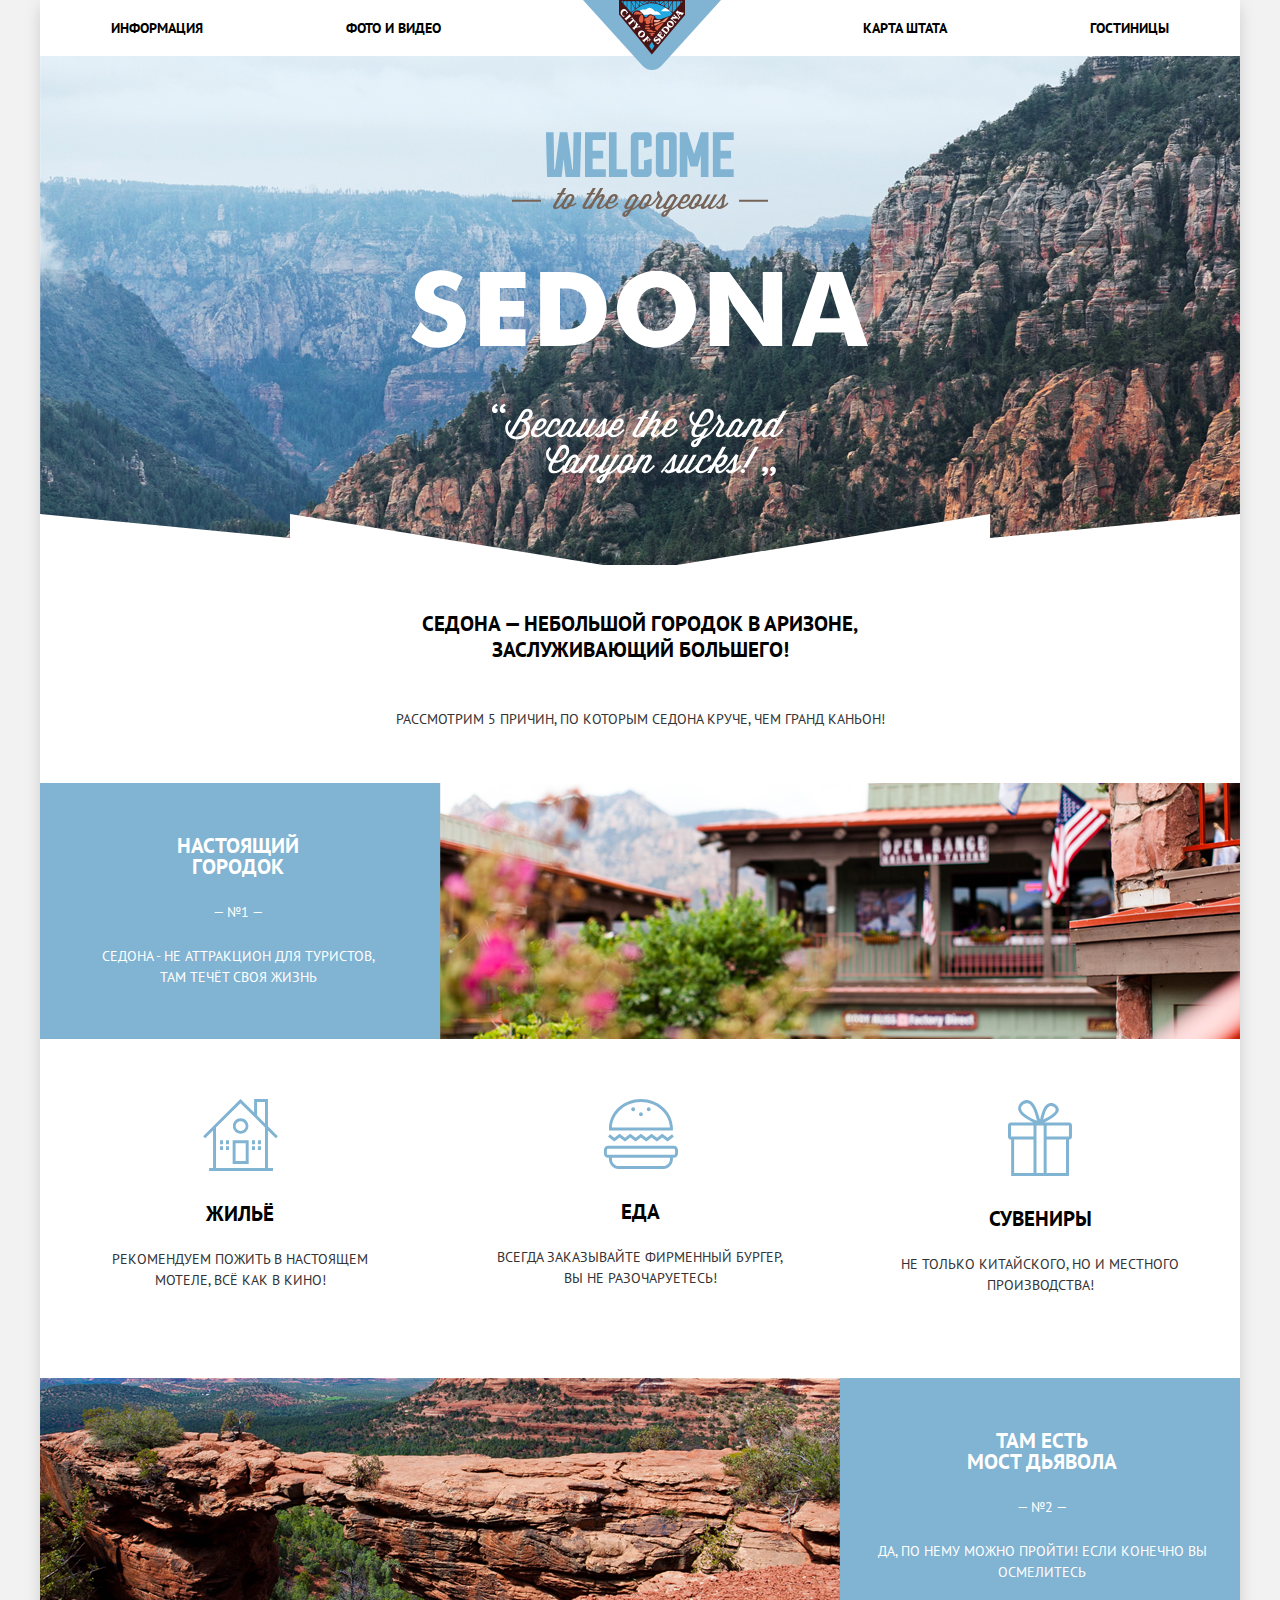
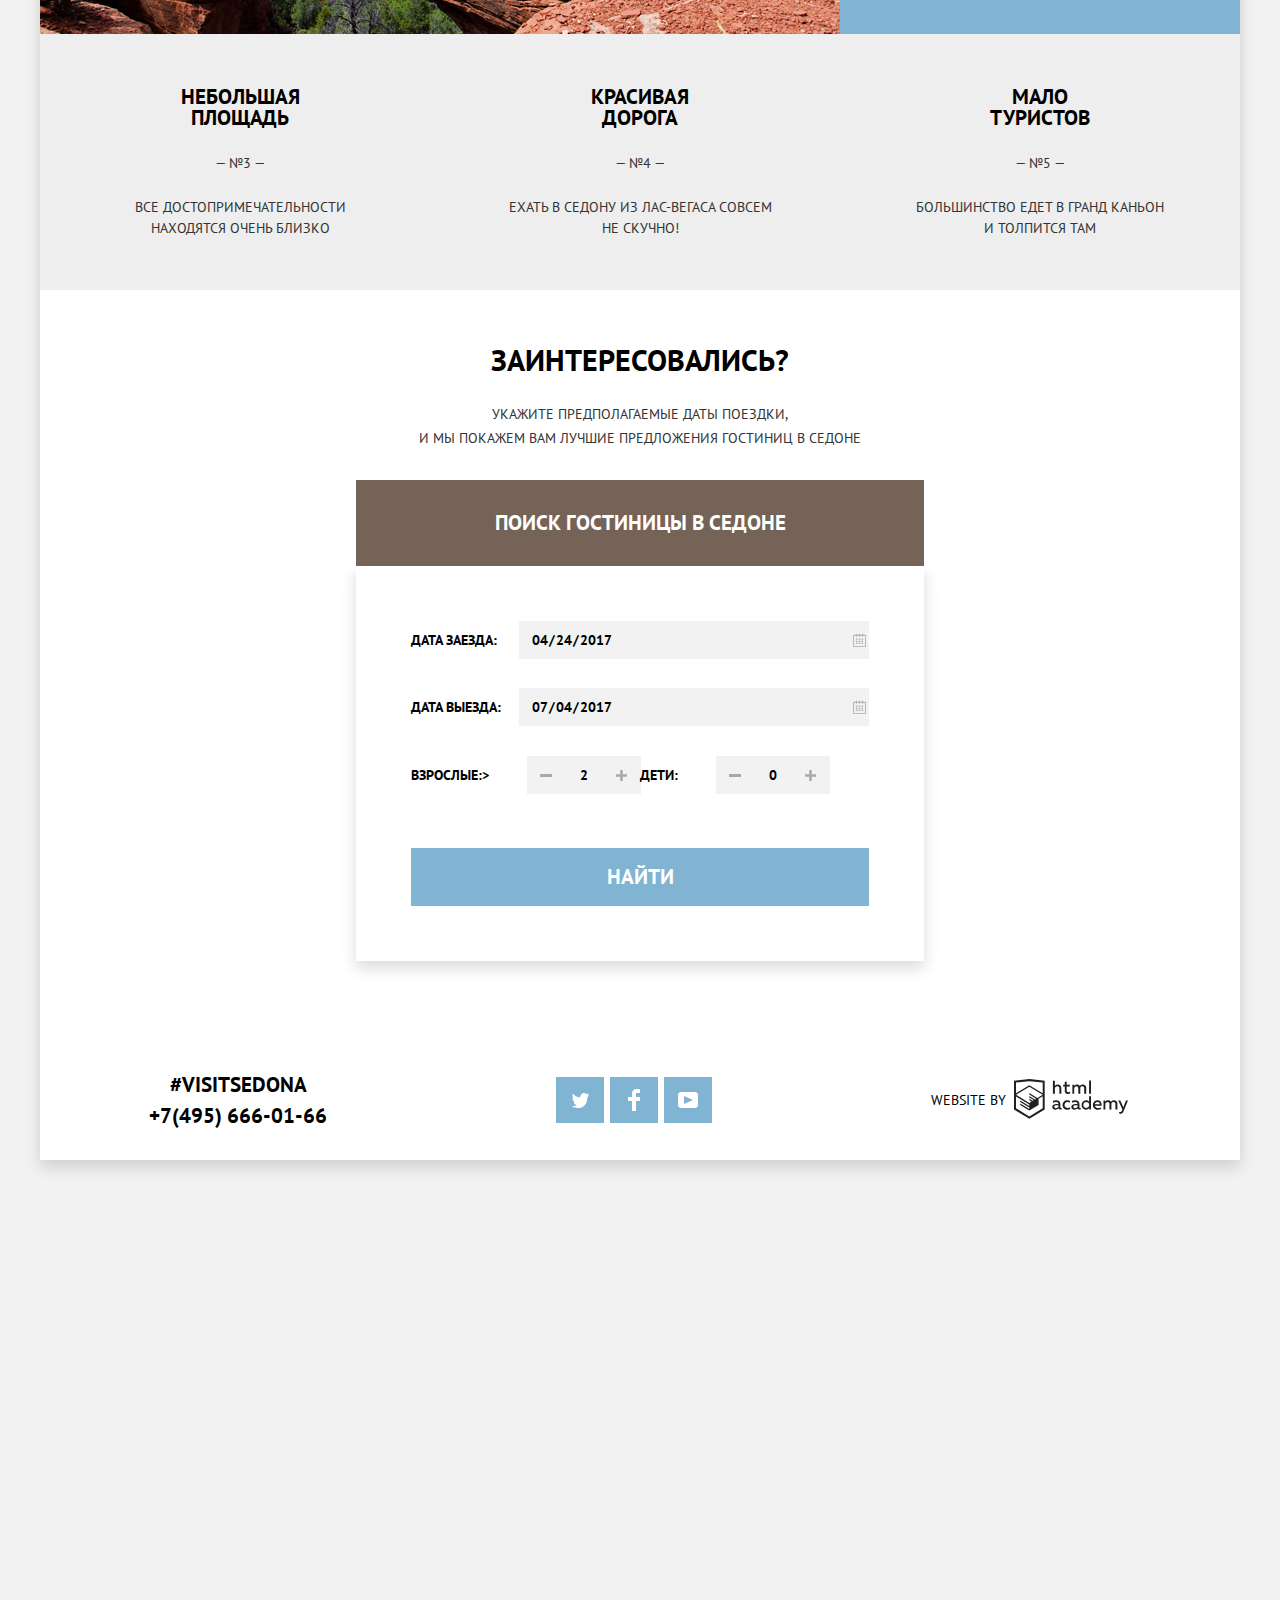
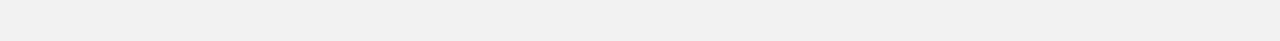
==== commit 96327480: "Second version of website of Sedona, improve some mistakes with w3 validator" ====
--- a/index.html
+++ b/index.html
@@ -24,9 +24,11 @@
           <li>
             <a class="link" href="blank.html">фото и видео</a>
           </li>
-          <a href="index.html">
-            <img src="images/logo.svg" alt="Логотип Sedona">
-          </a>
+          <li>
+            <a href="index.html">
+              <img src="images/logo.svg" alt="Логотип Sedona">
+            </a>
+          </li>
           <li>
             <a class="link" href="index.html#map">карта штата</a>
           </li>
@@ -40,7 +42,7 @@
       <h1 class="section-description">Сайт города Седона</h1>
       <section class="welcome-sedona">
         <h2 class="section-description">Пять причин для посещения Седоны</h2>
-        <img class="logo-welcome-sedona" src="images/welcome.svg">
+        <img class="logo-welcome-sedona" src="images/welcome.svg" alt="Добро пожаловать в Седону">
         <h3 class="title title_lg title_black">
           седона — небольшой городок в Аризоне,<br>
           заслуживающий большего!
@@ -158,7 +160,7 @@
         </ul>
       </section>
       <section class="search-hotel">
-        <a name="map"></a>
+        <a id="map"></a>
         <h2 class="section-description">Поиск гостиницы</h2>
         <div class="question-title-container">
           <h3 class="title title_xlg title_black">заинтересовались?</h3>
@@ -192,7 +194,7 @@
         <a class="link-btn link-btn_md link-btn_blue link-btn_icon youtube"
           href="https://www.youtube.com/channel/UChUxTMjJGo-JDRY8pNTGL2g"></a>
       </section>
-      <sectionc class="copyright">
+      <section class="copyright">
         <h2 class="section-description">Копирайт</h2>
         <h3 class="subtitle subtitle_xlg subtitle_black">website by</h3>
         <a href="https://htmlacademy.ru/"><svg class="link_html-academy-icon" width="115" height="41"
@@ -200,7 +202,7 @@
             <path fill-rule="evenodd" clip-rule="evenodd"
               d="M15.5197 1.05737H15.3509L0 2.71895V31.4945L15.3509 40.8382L30.7018 31.4945V2.71895L15.5197 1.05737ZM77.0183 2.62185H75.0876V15.7311H77.0183V2.62185ZM40.8619 2.63264V7.76843C41.6131 6.9864 42.6386 6.5436 43.7105 6.53843C44.6823 6.47908 45.6329 6.84495 46.3253 7.54479C47.0177 8.24462 47.3866 9.21244 47.3399 10.2068V15.7634H45.367V10.4658C45.4231 9.94897 45.2754 9.43059 44.9566 9.02553C44.6377 8.62047 44.174 8.36218 43.6683 8.3079H43.3518C42.3456 8.36979 41.4321 8.9295 40.9041 9.80764V15.7634H38.8995V2.63264H40.8619ZM77.0183 31.4837H75.2775V30.0595C74.4828 31.1353 73.23 31.7538 71.9119 31.7211C69.4751 31.5528 67.5825 29.4822 67.5825 26.9845C67.5825 24.4867 69.4751 22.4162 71.9119 22.2479C73.1195 22.2052 74.2818 22.7203 75.0771 23.6505V18.3205H77.0183V31.4837ZM47.0656 30.0595C47.263 30.0515 47.4583 30.0152 47.6459 29.9516V31.3866C47.2482 31.5404 46.826 31.6172 46.4009 31.6132C45.6482 31.6769 44.9394 31.2429 44.639 30.5342C43.7036 31.31 42.5302 31.7227 41.3261 31.6995C39.733 31.6995 38.256 30.804 38.256 28.9482C38.256 26.65 40.3661 25.9379 42.1702 25.9379C42.9402 25.9505 43.707 26.0408 44.4596 26.2076V25.884C44.4596 24.805 43.6578 23.9742 42.1491 23.9742C41.0585 23.9764 39.9804 24.2116 38.9839 24.6647V22.8305C40.0678 22.451 41.204 22.2506 42.3495 22.2371C44.8394 22.2371 46.3693 23.4455 46.3693 26.1753V29.4121C46.3546 29.5668 46.401 29.721 46.4981 29.8406C46.5951 29.9601 46.7349 30.035 46.8862 30.0487H47.0656V30.0595ZM40.2711 28.8403C40.298 29.229 40.4761 29.5905 40.7655 29.844C41.055 30.0974 41.4317 30.2217 41.8115 30.189H41.9275C42.8819 30.1906 43.7973 29.8022 44.4702 29.11V27.5779C43.842 27.4414 43.2026 27.3655 42.5605 27.3513C41.5055 27.3513 40.2817 27.7074 40.2817 28.8403H40.2711ZM56.0229 22.9384C55.1962 22.4632 54.2596 22.2246 53.3115 22.2479H52.9422C51.7332 22.2873 50.5891 22.8166 49.7619 23.7192C48.9347 24.6218 48.4923 25.8236 48.5321 27.06V27.5024C48.6957 30.0004 50.805 31.8921 53.2482 31.7318C54.2519 31.7555 55.2477 31.5452 56.1601 31.1168V29.2718C55.3769 29.7215 54.4945 29.9591 53.5963 29.9624C52.5199 30.0288 51.4963 29.4793 50.9385 28.5356C50.3806 27.5918 50.3806 26.4095 50.9385 25.4658C51.4963 24.522 52.5199 23.9725 53.5963 24.039C54.461 24.0357 55.3066 24.2989 56.0229 24.7942V22.9384ZM66.1514 30.0595C66.3488 30.0515 66.5441 30.0152 66.7317 29.9516V31.3866C66.334 31.5404 65.9118 31.6172 65.4867 31.6132C64.734 31.6769 64.0252 31.2429 63.7248 30.5342C62.7894 31.31 61.616 31.7227 60.4119 31.6995C58.8188 31.6995 57.3417 30.804 57.3417 28.9482C57.3417 26.65 59.4518 25.9379 61.256 25.9379C62.0259 25.9505 62.7928 26.0408 63.5454 26.2076V25.884C63.5454 24.805 62.7436 23.9742 61.2349 23.9742C60.1443 23.9764 59.0662 24.2116 58.0697 24.6647V22.8305C59.1536 22.451 60.2897 22.2506 61.4353 22.2371C63.9252 22.2371 65.455 23.4455 65.455 26.1753V29.4121C65.4404 29.5668 65.4868 29.721 65.5838 29.8406C65.6809 29.9601 65.8207 30.035 65.972 30.0487H66.1514V30.0595ZM59.855 29.8481C59.5632 29.5943 59.3837 29.2311 59.3569 28.8403H59.378C59.378 27.7074 60.5385 27.3513 61.6569 27.3513C62.299 27.3655 62.9383 27.4414 63.5665 27.5779V29.11C62.8937 29.8022 61.9782 30.1906 61.0239 30.189H60.9078C60.5263 30.2247 60.1469 30.1019 59.855 29.8481ZM69.3271 26.9305C69.3271 25.2859 70.6308 23.9526 72.239 23.9526L72.2601 24.0066C73.4742 24.0066 74.5742 24.7382 75.0665 25.8732V28.0311C74.5856 29.1871 73.4673 29.9296 72.239 29.9084C70.6308 29.9084 69.3271 28.5752 69.3271 26.9305ZM83.3486 22.2479C86.8408 22.2479 88.0541 25.1395 87.4844 27.7397H80.922C81.1436 29.3582 82.6839 30.0163 84.2876 30.0163C85.2509 30.0196 86.2027 29.8021 87.0729 29.3797V31.1061C86.0736 31.5421 84.9939 31.7519 83.9078 31.7211C81.2385 31.7211 78.8963 30.189 78.8963 26.9521C78.8362 25.7502 79.2482 24.5736 80.0408 23.6841C80.8334 22.7945 81.9408 22.2658 83.1165 22.2155H83.3486V22.2479ZM80.8693 26.1753C80.9704 24.8237 82.1216 23.8104 83.4436 23.9095H83.4858C84.1064 23.8531 84.7196 24.08 85.1612 24.5295C85.6028 24.979 85.8275 25.6051 85.7752 26.24H80.8693V26.1753ZM89.489 31.4621V22.4961H91.2298V23.575C91.9777 22.7197 93.041 22.2229 94.1628 22.2047C95.2951 22.1328 96.3712 22.7163 96.9482 23.7153C97.7407 22.8335 98.8477 22.3161 100.018 22.2803C100.952 22.2327 101.859 22.6011 102.507 23.2901C103.154 23.9792 103.478 24.9213 103.394 25.8732V31.4837H101.39V25.9271C101.437 25.4734 101.306 25.0191 101.024 24.6647C100.743 24.3104 100.336 24.0852 99.8917 24.039H99.6174C98.7512 24.0941 97.9525 24.536 97.4335 25.2474V31.4837H95.4289V25.9271C95.4728 25.47 95.3357 25.0139 95.0481 24.6611C94.7606 24.3082 94.3467 24.088 93.8991 24.0497H93.6881C92.7466 24.1344 91.8915 24.6449 91.3564 25.4416V31.5161H89.5312L89.489 31.4621ZM113.977 22.4745H111.972L109.324 29.2718L106.306 22.4853H104.196L108.417 31.5484L108.237 32.0016C107.72 33.3611 107.003 34.0516 106.053 34.0516C105.75 34.0548 105.447 34.0112 105.156 33.9221V35.6161C105.536 35.7125 105.926 35.7632 106.317 35.7671C107.646 35.7671 108.902 35.0226 109.851 32.6813L113.977 22.4745ZM52.689 6.78658V3.54974L50.7266 4.01369V6.73264H49.144V8.49132H50.7899V12.9905C50.7231 13.817 51.0244 14.6301 51.61 15.2038C52.1955 15.7775 53.0028 16.0505 53.8073 15.9468C54.5996 15.9535 55.3875 15.8259 56.139 15.5692V13.8429C55.5727 14.0781 54.9672 14.199 54.356 14.199C53.2165 14.199 52.689 13.8105 52.689 12.6237V8.5129H55.8541V6.78658H52.689ZM58.3862 15.7526V6.75421H60.1376V7.83316C60.8811 6.97655 61.9403 6.476 63.0601 6.45211C64.1624 6.38099 65.2146 6.93142 65.8032 7.88711C66.5958 7.00534 67.7028 6.48794 68.8734 6.45211C69.8138 6.41462 70.7233 6.79859 71.364 7.50353C72.0046 8.20846 72.3126 9.16418 72.2073 10.1205V15.7418H70.2028V10.1853C70.2499 9.73151 70.1184 9.27721 69.8373 8.92287C69.5561 8.56853 69.1485 8.34334 68.7046 8.29711H68.4619C67.5957 8.35228 66.797 8.7942 66.278 9.50553V15.7418H64.2734V10.1853C64.3206 9.73151 64.1891 9.27721 63.9079 8.92287C63.6268 8.56853 63.2191 8.34334 62.7752 8.29711H62.5326C61.5911 8.38181 60.736 8.89229 60.2009 9.68895V15.7634H58.3862V15.7526ZM28.6972 30.3033L28.7078 30.2968L28.6972 30.3184V30.3033ZM28.6972 18.3205V30.3033L15.3509 38.4321L2.00459 30.3184V18.5147L15.2876 26.6068V28.0311L6.18257 22.5284V23.9418L15.3404 29.5632V31.0629L6.19312 25.4955V26.9521L15.3509 32.5734L24.5826 26.9197V20.8129L28.6972 18.3205ZM28.7078 16.7776L25.0362 18.9355L23.3482 20.0145L15.3087 15.0837V16.4971L22.156 20.7266L22.0083 20.8237L20.9532 21.4063L15.2876 17.9537V19.3995L19.761 22.1184L18.706 22.8413L15.3298 20.7913V22.2047L17.5454 23.5426L15.2982 24.9021L2.11009 16.864L15.3087 8.72869L28.7078 16.7776ZM15.2876 7.27211L28.7078 15.3534V4.56395L15.3615 3.12895L2.01514 4.56395V15.3534L15.2876 7.27211Z" />
           </svg></a>
-        </section>
+      </section>
     </footer>
   </div>
   <div class="search-hotel-form-overlay">
@@ -210,22 +212,16 @@
       </div>
       <div class="search-hotel-form-body">
         <div class="date-arrival">
-          <label for="search-hotel-date-arrival">
-            <h4 class="title title_sm title_black">дата заезда:</h4>
-          </label>
-          <input class="input input_md" type="date" id="search-hotel-date-arrival" value="24 апреля 2017">
+          <h4 class="title title_sm title_black"><label for="search-hotel-date-arrival">дата заезда:</label></h4>
+          <input class="input input_md" type="date" id="search-hotel-date-arrival" value="2017-04-24">
         </div>
         <div class="date-departure">
-          <label for="search-hotel-date-departure">
-            <h4 class="title title_sm title_black">дата выезда:</h4>
-          </label>
-          <input class="input input_md" type="date" id="search-hotel-date-departure" value="4 июля 2017">
+          <h4 class="title title_sm title_black"><label for="search-hotel-date-departure">дата выезда:</label></h4>
+          <input class="input input_md" type="date" id="search-hotel-date-departure" value="2017-07-04">
         </div>
         <div class="people-counters-container">
           <div class="adult-counter-container">
-            <label for="search-hotel-adult-number">
-              <h4 class="title title_sm title_black">взрослые:</h4>
-            </label>
+            <h4 class="title title_sm title_black"><label for="search-hotel-adult-number">взрослые:></label></h4>
             <div class="counter counter_md">
               <button class="btn btn_md btn_minus" type="button"
                 onclick="this.nextElementSibling.stepDown(); this.nextElementSibling.onchange();"></button>
@@ -235,9 +231,7 @@
             </div>
           </div>
           <div class="child-counter-container">
-            <label for="search-hotel-child-number">
-              <h4 class="title title_sm title_black">дети:</h4>
-            </label>
+            <h4 class="title title_sm title_black"><label for="search-hotel-child-number">дети:</label></h4>
             <div class="counter counter_md">
               <button class="btn btn_md btn_minus" type="button"
                 onclick="this.nextElementSibling.stepDown(); this.nextElementSibling.onchange();"></button>
--- a/css/common-style.css
+++ b/css/common-style.css
@@ -41,6 +41,10 @@
   font-weight: 700;
   font-size: 14px;
   line-height: 26px;
+}
+
+.site-menu li a img {
+  margin-top: -15px;
 }
 /*---------------------------------------------*/
 
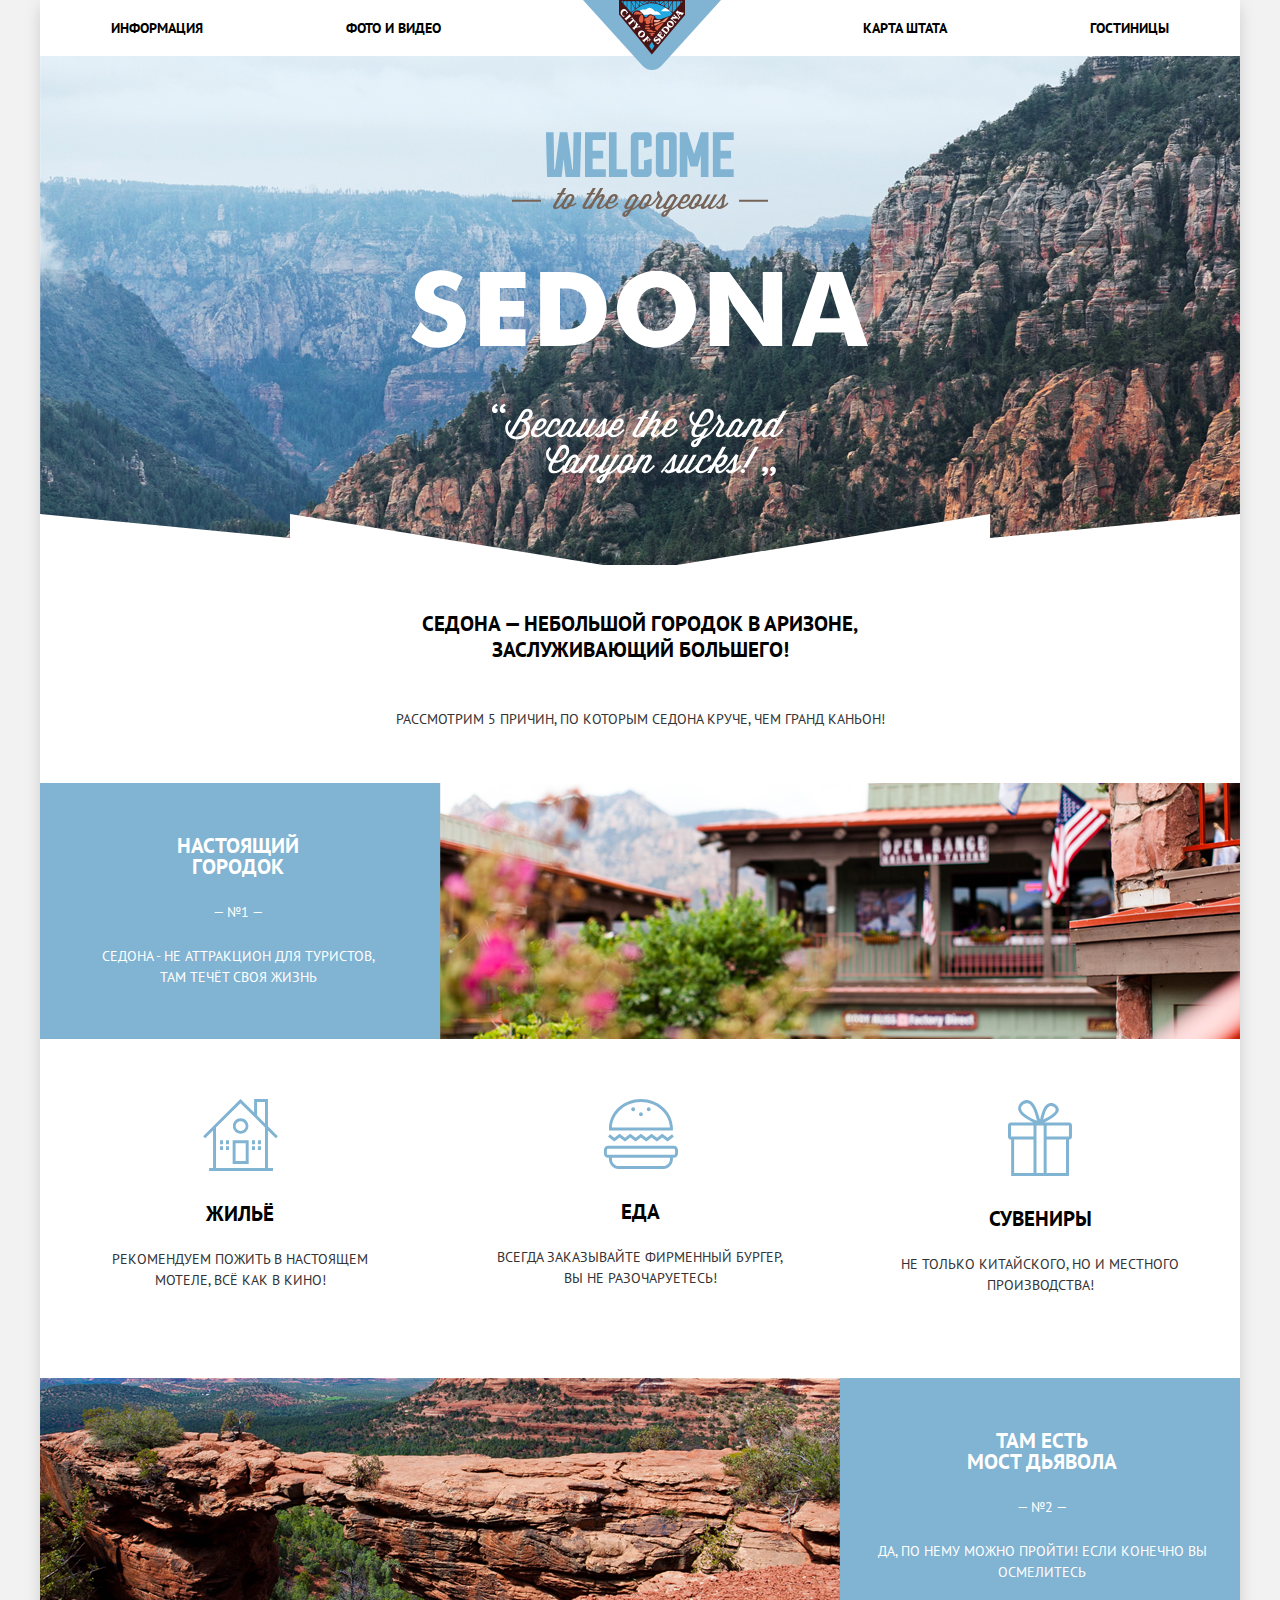
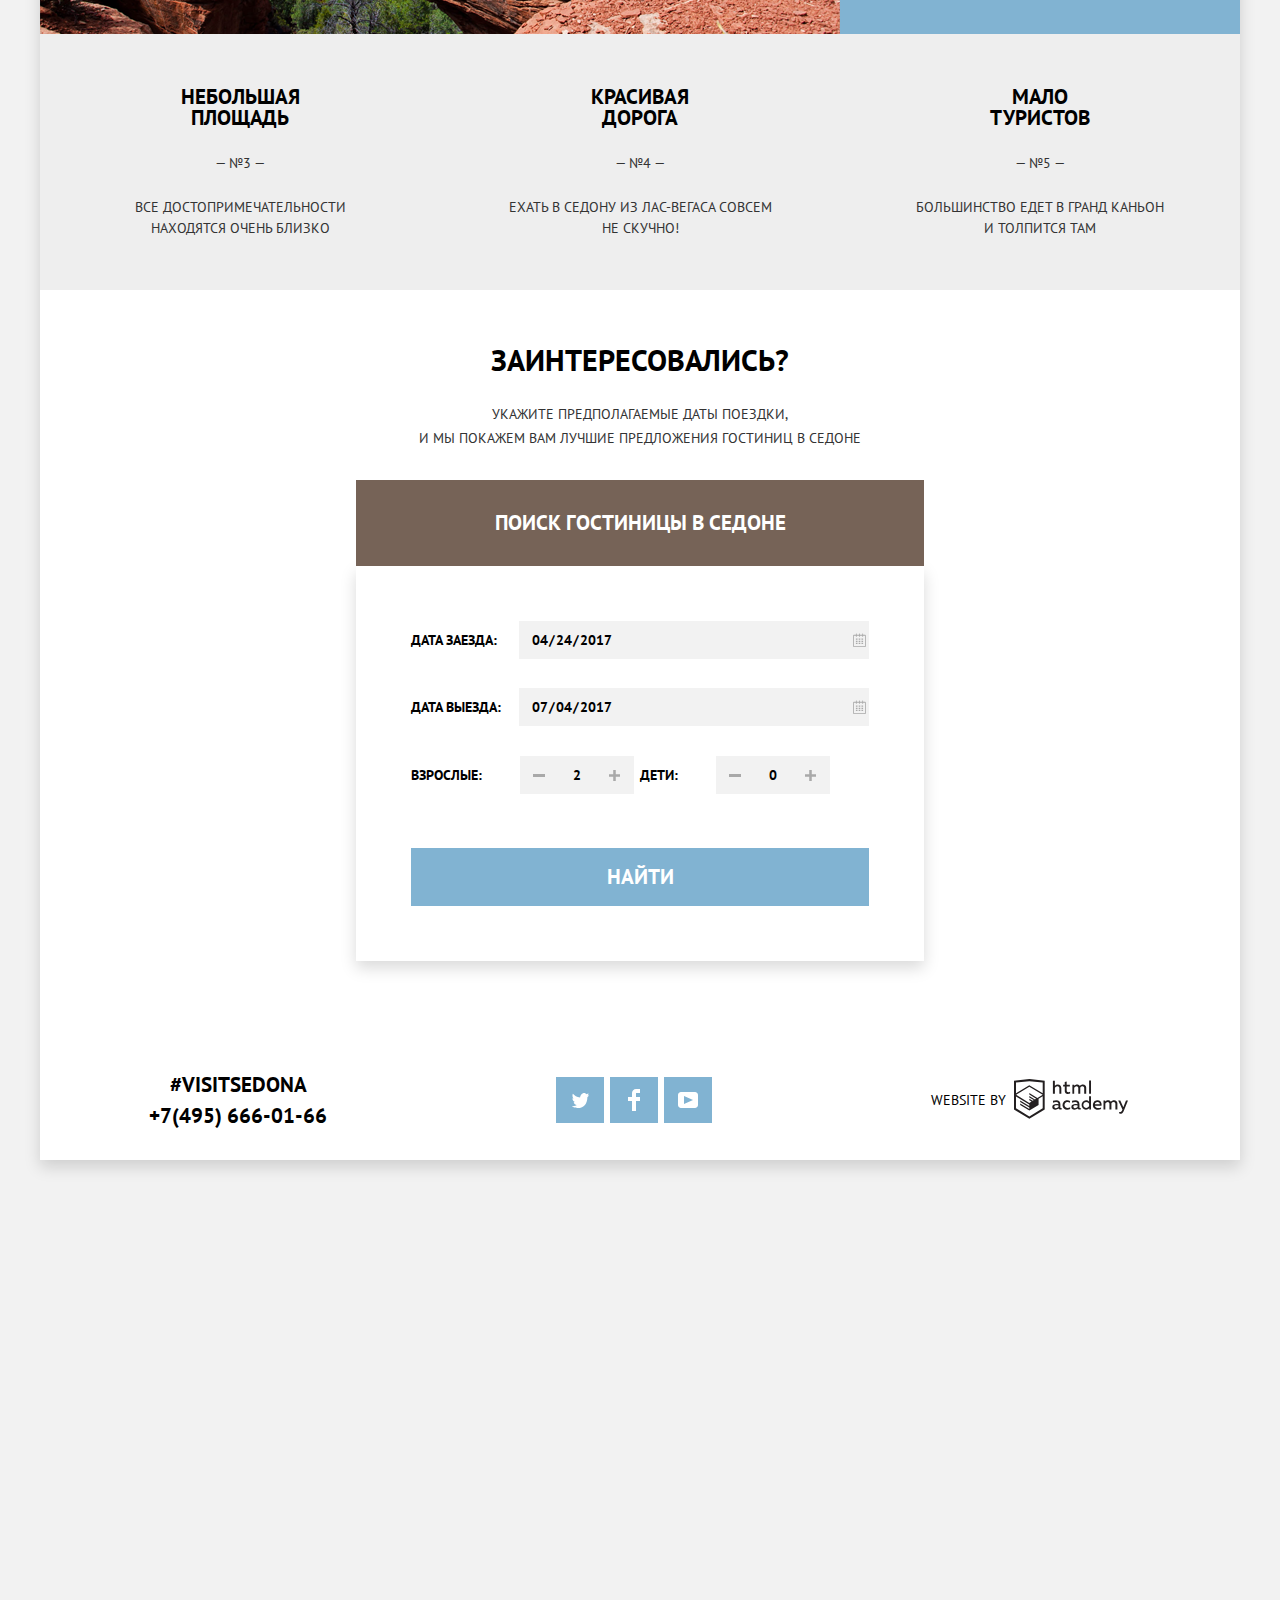
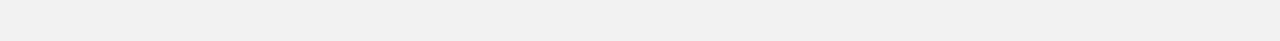
==== commit 7ddabb7f: "Fourth version of Sedona website, improve some mistake" ====
--- a/index.html
+++ b/index.html
@@ -221,7 +221,7 @@
         </div>
         <div class="people-counters-container">
           <div class="adult-counter-container">
-            <h4 class="title title_sm title_black"><label for="search-hotel-adult-number">взрослые:></label></h4>
+            <h4 class="title title_sm title_black"><label for="search-hotel-adult-number">взрослые:</label></h4>
             <div class="counter counter_md">
               <button class="btn btn_md btn_minus" type="button"
                 onclick="this.nextElementSibling.stepDown(); this.nextElementSibling.onchange();"></button>
